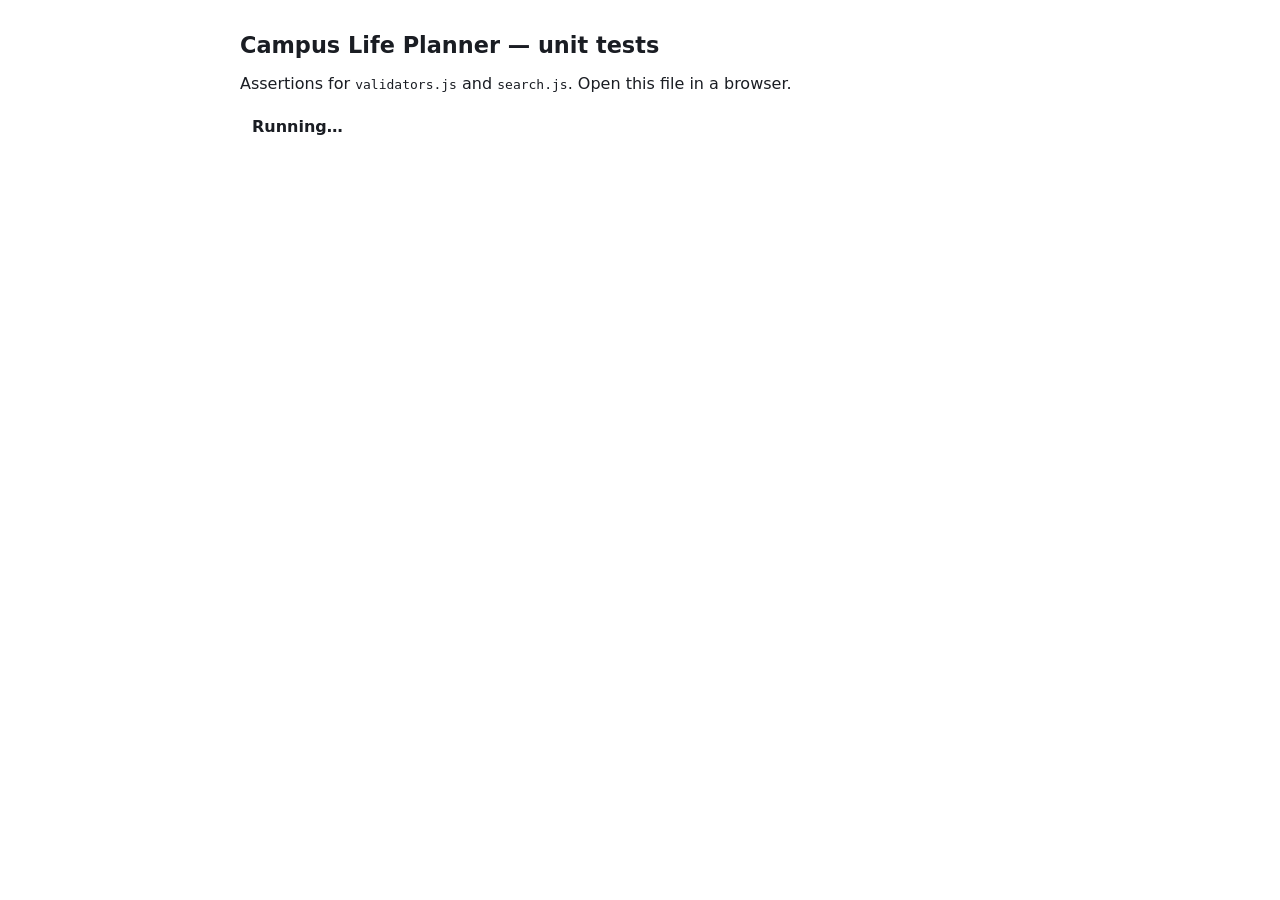
==== tests/tests.html @ 89a9961f "feat: stats dashboard, weekly cap" ====
<!DOCTYPE html>
<html lang="en">
<head>
  <meta charset="UTF-8" />
  <meta name="viewport" content="width=device-width, initial-scale=1.0" />
  <title>Campus Life Planner — Tests</title>
  <style>
    body { font-family: system-ui, sans-serif; max-width: 800px; margin: 2rem auto; padding: 0 1rem; color: #1a1d23; }
    h1 { font-size: 1.4rem; }
    .summary { font-weight: 700; padding: .5rem .75rem; border-radius: 8px; margin: 1rem 0; }
    .summary.ok { background: #e7f6ec; color: #15803d; }
    .summary.fail { background: #fdecec; color: #b91c1c; }
    ul { list-style: none; padding: 0; }
    li { padding: .35rem .5rem; border-bottom: 1px solid #eee; font-family: ui-monospace, monospace; font-size: .9rem; }
    .pass::before { content: "✔ "; color: #15803d; }
    .fail-line { color: #b91c1c; }
    .fail-line::before { content: "\2718 "; color: #b91c1c; }
    .group { margin-top: 1.5rem; font-weight: 700; }
  </style>
</head>
<body>
  <h1>Campus Life Planner — unit tests</h1>
  <p>Assertions for <code>validators.js</code> and <code>search.js</code>. Open this file in a browser.</p>
  <div id="summary" class="summary">Running…</div>
  <ul id="results"></ul>

  <script type="module">
    import { validateField, validateRecord, isRealDate, isValidRecordShape, patterns } from '../scripts/validators.js';
    import { compileRegex, highlight } from '../scripts/search.js';
    import { computeStats, capInfo, last7Days, startOfWeek, toISODate } from '../scripts/stats.js';

    const results = document.getElementById('results');
    let passed = 0, failed = 0;

    function group(name) {
      const li = document.createElement('li');
      li.className = 'group';
      li.textContent = name;
      results.appendChild(li);
    }
    function assert(label, cond) {
      const li = document.createElement('li');
      li.className = cond ? 'pass' : 'fail-line';
      li.textContent = label;
      results.appendChild(li);
      cond ? passed++ : failed++;
    }
    const eq = (label, a, b) => assert(`${label} (got ${JSON.stringify(a)})`, a === b);

    /* ---------- Title ---------- */
    group('Title rule: /^\\S(?:.*\\S)?$/ + duplicate-word back-reference');
    eq('valid title passes', validateField('title', 'Calculus problem set'), '');
    assert('leading space rejected', validateField('title', ' Calculus') !== '');
    assert('trailing space rejected', validateField('title', 'Calculus ') !== '');
    assert('empty rejected', validateField('title', '') !== '');
    assert('duplicate word "the the" caught', validateField('title', 'review the the notes') !== '');
    eq('single-char title ok', validateField('title', 'A'), '');

    /* ---------- Duration ---------- */
    group('Duration rule: /^(0|[1-9]\\d*)(\\.\\d{1,2})?$/');
    eq('integer ok', validateField('duration', '90'), '');
    eq('two decimals ok', validateField('duration', '45.50'), '');
    assert('three decimals rejected', validateField('duration', '45.123') !== '');
    assert('leading zero rejected', validateField('duration', '012') !== '');
    assert('negative rejected', validateField('duration', '-5') !== '');
    eq('zero ok', validateField('duration', '0'), '');

    /* ---------- Date ---------- */
    group('Date rule: YYYY-MM-DD + real-calendar check');
    eq('valid date passes', validateField('dueDate', '2025-09-29'), '');
    assert('bad format rejected', validateField('dueDate', '2025-9-1') !== '');
    assert('month 13 rejected', validateField('dueDate', '2025-13-01') !== '');
    assert('Feb 30 rejected (real-date check)', validateField('dueDate', '2025-02-30') !== '');
    assert('isRealDate true for leap day', isRealDate('2024-02-29') === true);
    assert('isRealDate false for non-leap', isRealDate('2025-02-29') === false);

    /* ---------- Tag ---------- */
    group('Tag rule: /^[A-Za-z]+(?:[ -][A-Za-z]+)*$/');
    eq('single word ok', validateField('tag', 'Study'), '');
    eq('hyphenated ok', validateField('tag', 'Group-Work'), '');
    eq('spaced ok', validateField('tag', 'Lab Session'), '');
    assert('digits rejected', validateField('tag', 'Study1') !== '');
    assert('double space rejected', validateField('tag', 'Lab  Session') !== '');

    /* ---------- Whole record + shape ---------- */
    group('validateRecord + isValidRecordShape');
    const good = { title: 'Lab report', dueDate: '2025-10-01', duration: '120', tag: 'Study', notes: '' };
    assert('good record valid', validateRecord(good).valid === true);
    const bad = { title: ' bad ', dueDate: '2025-02-30', duration: 'x', tag: '1', notes: 'is is wrong' };
    const badResult = validateRecord(bad);
    assert('bad record invalid', badResult.valid === false);
    eq('bad record error count', Object.keys(badResult.errors).length, 5);
    assert('valid shape accepted', isValidRecordShape({ id: 'task_0001', title: 'X', dueDate: '2025-01-01', duration: 30, tag: 'Study' }) === true);
    assert('missing field rejected', isValidRecordShape({ id: 'task_0001', title: 'X' }) === false);
    assert('string duration rejected by shape', isValidRecordShape({ id: 'a', title: 'X', dueDate: '2025-01-01', duration: '30', tag: 'Study' }) === false);

    /* ---------- Search compiler + highlight ---------- */
    group('search.js: safe compileRegex + highlight');
    assert('valid pattern compiles', compileRegex('Stud', 'i') instanceof RegExp);
    eq('invalid pattern returns null', compileRegex('(', 'i'), null);
    eq('empty pattern returns null', compileRegex('', 'i'), null);
    eq('highlight wraps match', highlight('Study group', compileRegex('Study', 'i')), '<mark>Study</mark> group');
    eq('highlight escapes HTML', highlight('<b>x</b>', compileRegex('x', 'i')), '&lt;b&gt;<mark>x</mark>&lt;/b&gt;');
    eq('null regex returns escaped text', highlight('a & b', null), 'a &amp; b');

    /* ---------- Stats + cap + chart ---------- */
    group('stats.js: computeStats, capInfo, last7Days');
    const now = new Date(2025, 8, 30, 12, 0, 0); // Tue 2025-09-30
    const sRecs = [
      { id: '1', title: 'A', dueDate: '2025-09-29', duration: 90, tag: 'Study' },
      { id: '2', title: 'B', dueDate: '2025-09-30', duration: 120, tag: 'Study' },
      { id: '3', title: 'C', dueDate: '2025-09-20', duration: 45, tag: 'Event' },
    ];
    const st = computeStats(sRecs);
    eq('total records', st.total, 3);
    eq('sum minutes', st.totalMinutes, 255);
    eq('top tag', st.topTag, 'Study');
    const cap = capInfo(sRecs, 4, now);
    eq('cap used (this week)', cap.usedMinutes, 210);
    eq('cap remaining', cap.remainingMinutes, 30);
    assert('cap not over', cap.over === false);
    const cap2 = capInfo(sRecs, 3, now);
    assert('cap over when exceeded', cap2.over === true);
    eq('cap overage', cap2.remainingMinutes, -30);
    const days = last7Days(sRecs, now);
    eq('7-day window length', days.length, 7);
    eq('today bucket minutes', days[6].minutes, 120);
    assert('older task excluded from 7-day', !days.some((d) => d.date === '2025-09-20'));
    eq('week starts Monday', toISODate(startOfWeek(now)), '2025-09-29');

    /* ---------- Summary ---------- */
    const summary = document.getElementById('summary');
    summary.textContent = `${passed} passed, ${failed} failed`;
    summary.className = 'summary ' + (failed === 0 ? 'ok' : 'fail');
  </script>
</body>
</html>
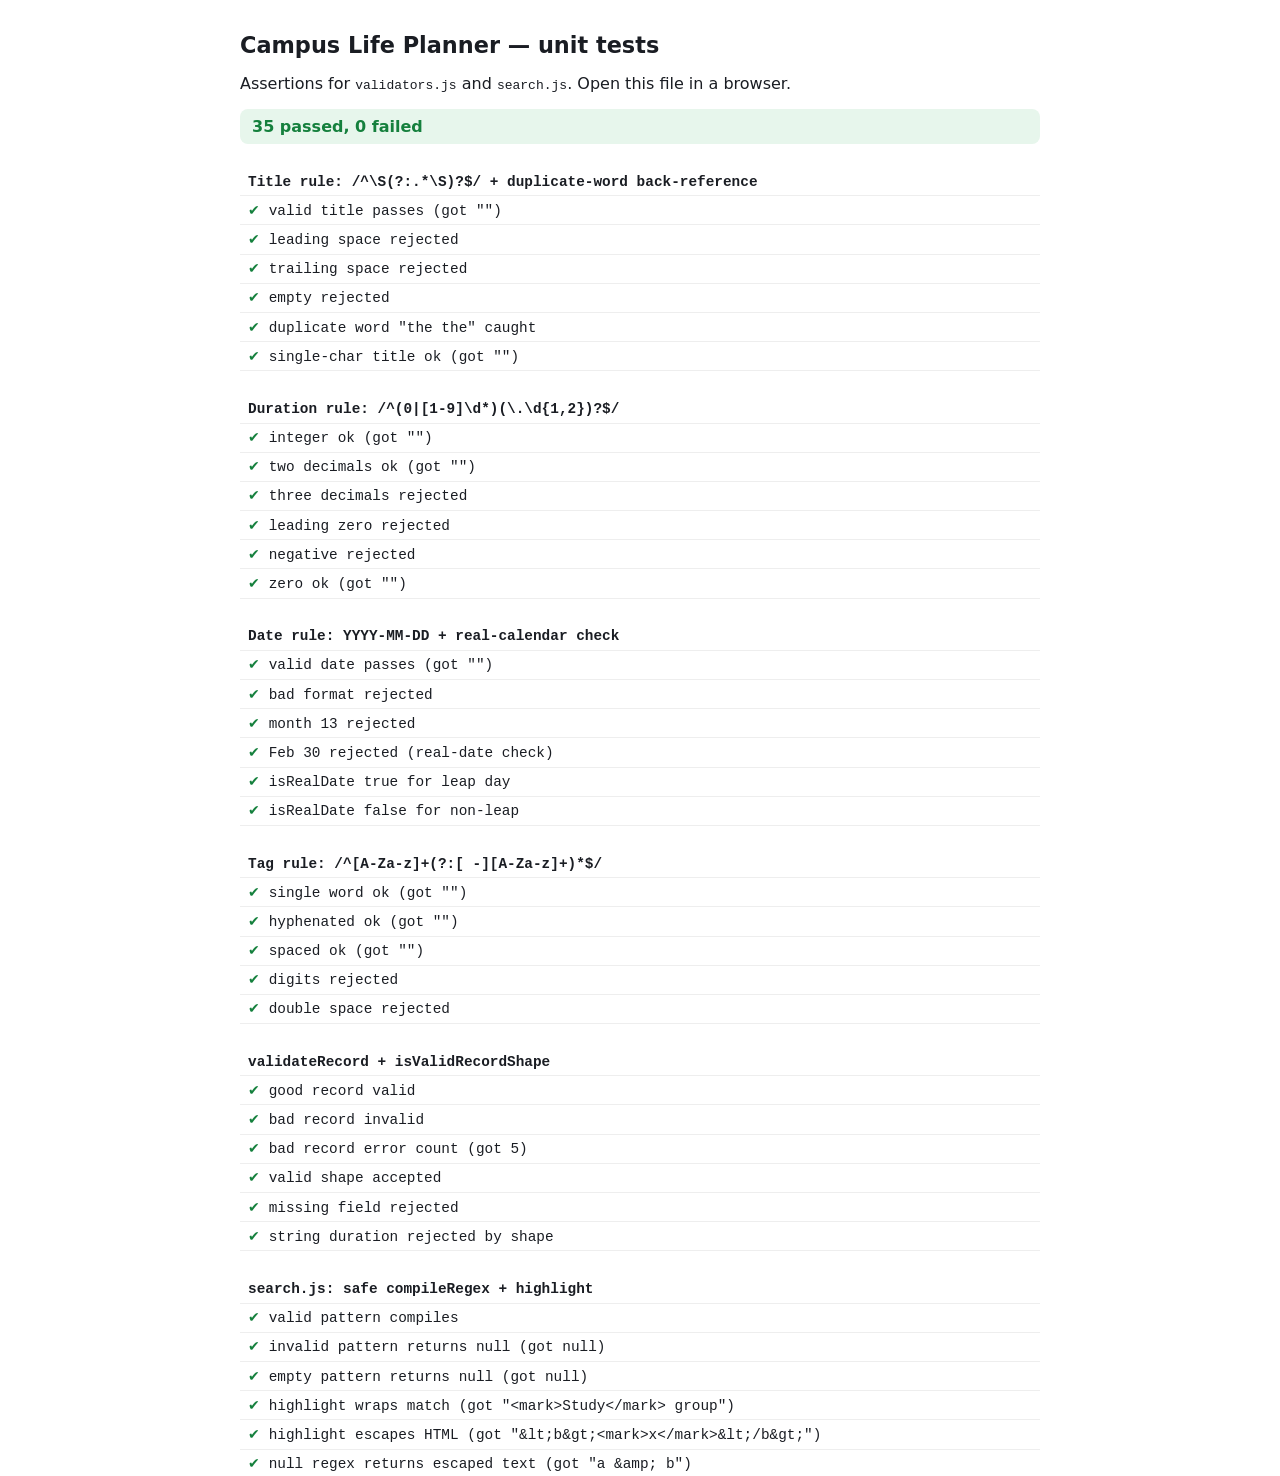
==== commit f9778c5e: "M3: forms + regex validation + tests - validators.js: 4 field rules (title, duration, date, tag) + a" ====
--- a/tests/tests.html
+++ b/tests/tests.html
@@ -27,7 +27,6 @@
   <script type="module">
     import { validateField, validateRecord, isRealDate, isValidRecordShape, patterns } from '../scripts/validators.js';
     import { compileRegex, highlight } from '../scripts/search.js';
-    import { computeStats, capInfo, last7Days, startOfWeek, toISODate } from '../scripts/stats.js';
 
     const results = document.getElementById('results');
     let passed = 0, failed = 0;
@@ -103,31 +102,6 @@
     eq('highlight escapes HTML', highlight('<b>x</b>', compileRegex('x', 'i')), '&lt;b&gt;<mark>x</mark>&lt;/b&gt;');
     eq('null regex returns escaped text', highlight('a & b', null), 'a &amp; b');
 
-    /* ---------- Stats + cap + chart ---------- */
-    group('stats.js: computeStats, capInfo, last7Days');
-    const now = new Date(2025, 8, 30, 12, 0, 0); // Tue 2025-09-30
-    const sRecs = [
-      { id: '1', title: 'A', dueDate: '2025-09-29', duration: 90, tag: 'Study' },
-      { id: '2', title: 'B', dueDate: '2025-09-30', duration: 120, tag: 'Study' },
-      { id: '3', title: 'C', dueDate: '2025-09-20', duration: 45, tag: 'Event' },
-    ];
-    const st = computeStats(sRecs);
-    eq('total records', st.total, 3);
-    eq('sum minutes', st.totalMinutes, 255);
-    eq('top tag', st.topTag, 'Study');
-    const cap = capInfo(sRecs, 4, now);
-    eq('cap used (this week)', cap.usedMinutes, 210);
-    eq('cap remaining', cap.remainingMinutes, 30);
-    assert('cap not over', cap.over === false);
-    const cap2 = capInfo(sRecs, 3, now);
-    assert('cap over when exceeded', cap2.over === true);
-    eq('cap overage', cap2.remainingMinutes, -30);
-    const days = last7Days(sRecs, now);
-    eq('7-day window length', days.length, 7);
-    eq('today bucket minutes', days[6].minutes, 120);
-    assert('older task excluded from 7-day', !days.some((d) => d.date === '2025-09-20'));
-    eq('week starts Monday', toISODate(startOfWeek(now)), '2025-09-29');
-
     /* ---------- Summary ---------- */
     const summary = document.getElementById('summary');
     summary.textContent = `${passed} passed, ${failed} failed`;
